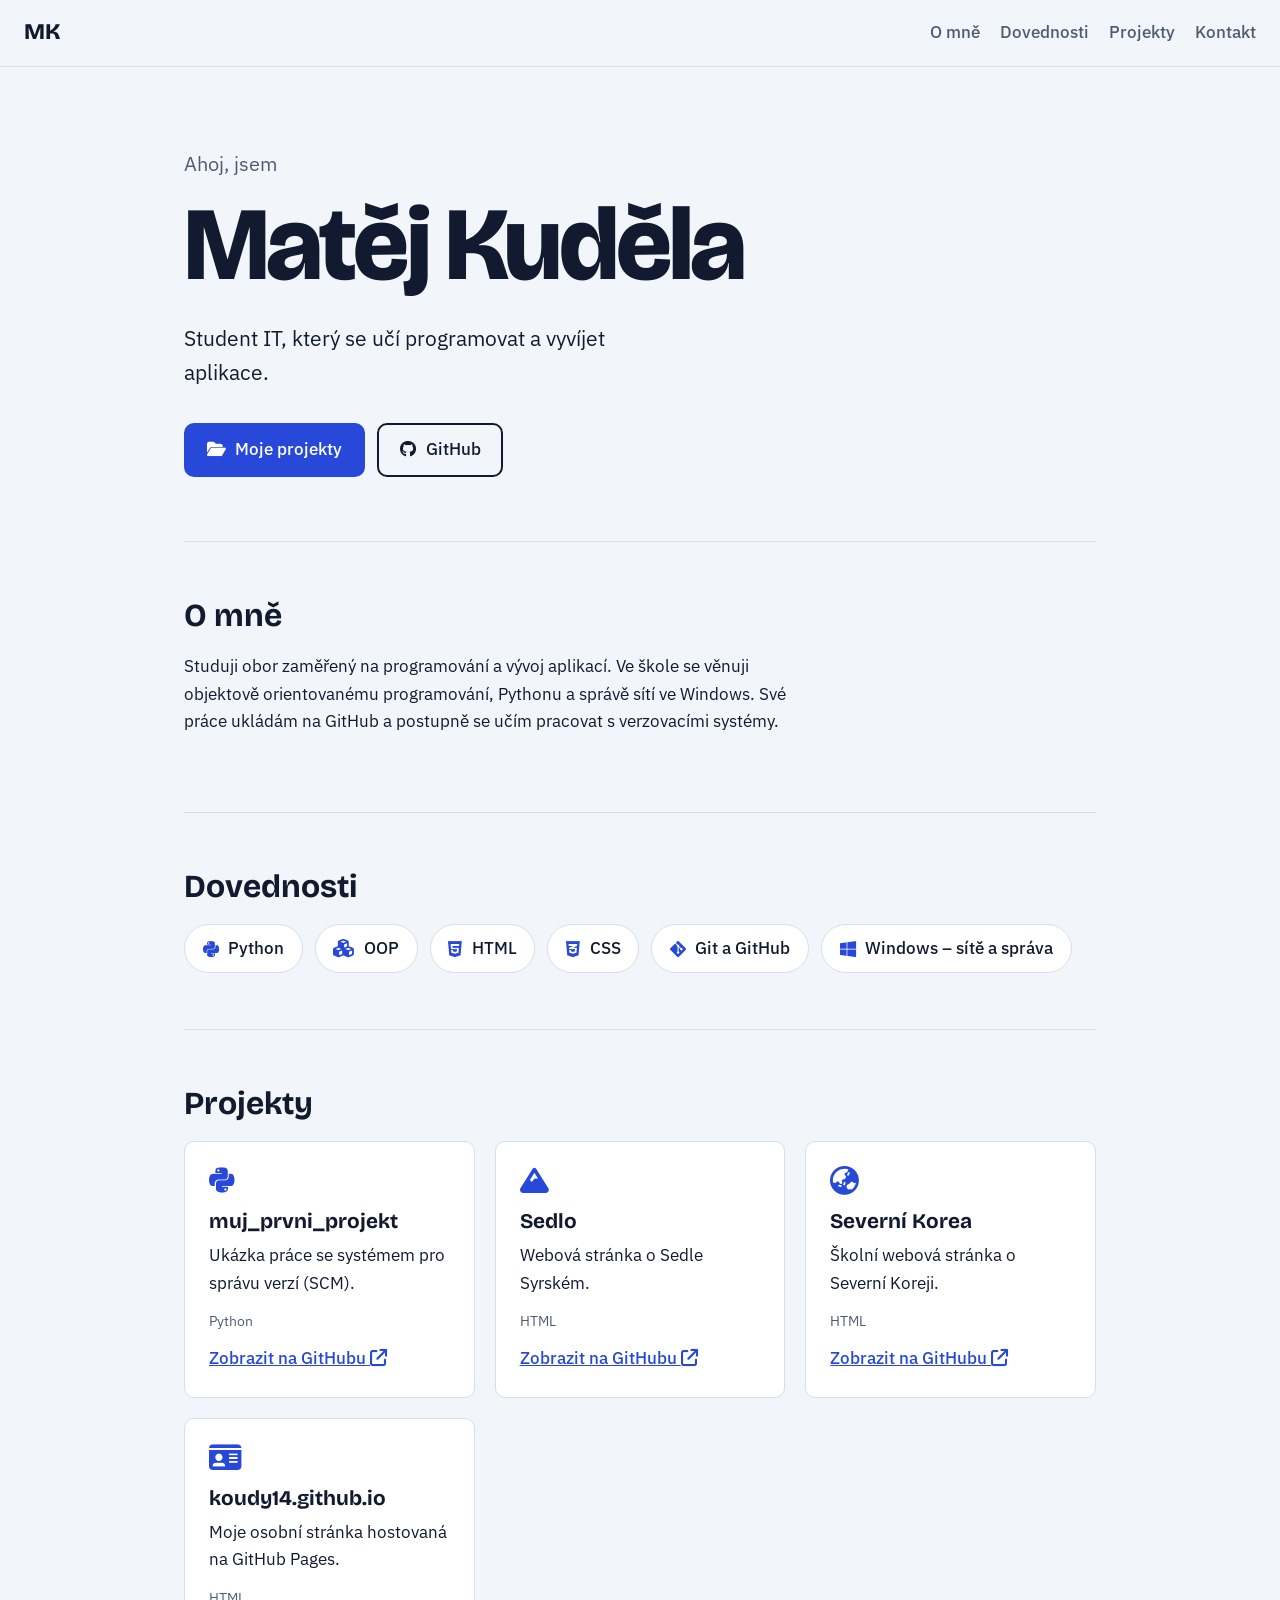
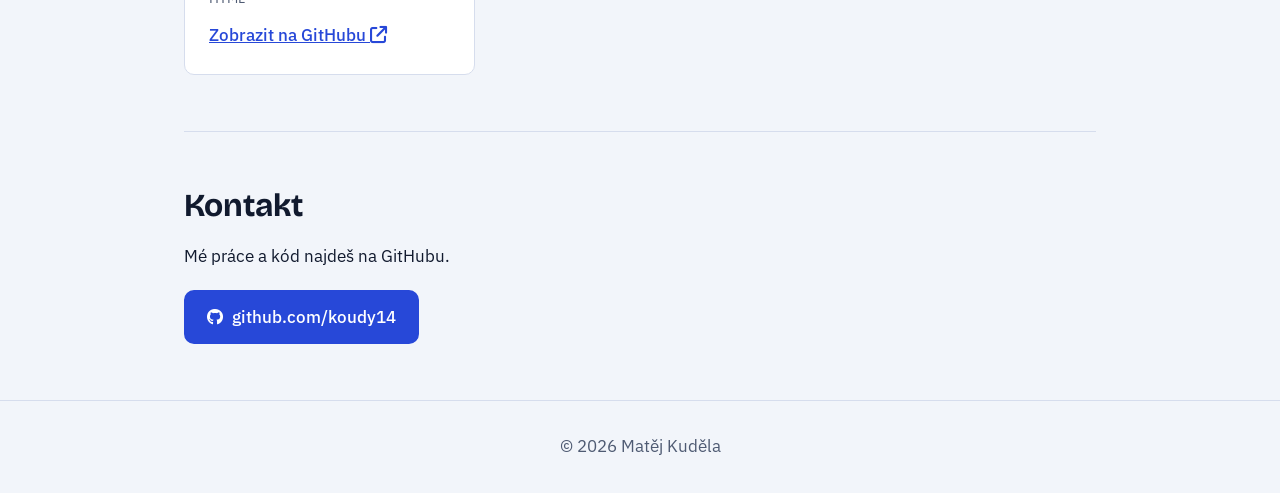
==== index.html @ b753246f "pro Martinka" ====
<!DOCTYPE html>
<html lang="cs">
<head>
  <meta charset="UTF-8">
  <meta name="viewport" content="width=device-width, initial-scale=1">
  <title>Matěj Kuděla – portfolio</title>
  <meta name="description" content="Portfolio studenta IT Matěje Kuděly – projekty v Pythonu, HTML a CSS.">

  <!-- Google Fonts -->
  <link rel="preconnect" href="https://fonts.googleapis.com">
  <link rel="preconnect" href="https://fonts.gstatic.com" crossorigin>
  <link href="https://fonts.googleapis.com/css2?family=Bricolage+Grotesque:wght@500;700;800&family=IBM+Plex+Sans:wght@400;500&display=swap" rel="stylesheet">

  <!-- Font Awesome -->
  <link rel="stylesheet" href="https://cdnjs.cloudflare.com/ajax/libs/font-awesome/6.5.2/css/all.min.css">

  <link rel="stylesheet" href="styles.css">
</head>
<body>

  <header class="site-header">
    <a class="logo" href="#top">MK</a>
    <nav aria-label="Hlavní navigace">
      <ul>
        <li><a href="#o-mne">O mně</a></li>
        <li><a href="#dovednosti">Dovednosti</a></li>
        <li><a href="#projekty">Projekty</a></li>
        <li><a href="#kontakt">Kontakt</a></li>
      </ul>
    </nav>
  </header>

  <main id="top">

    <section class="hero">
      <p class="hero-intro">Ahoj, jsem</p>
      <h1>Matěj Kuděla</h1>
      <p class="hero-sub">Student IT, který se učí programovat a vyvíjet aplikace.</p>
      <div class="hero-links">
        <a class="btn btn-primary" href="#projekty"><i class="fa-solid fa-folder-open" aria-hidden="true"></i> Moje projekty</a>
        <a class="btn" href="https://github.com/koudy14"><i class="fa-brands fa-github" aria-hidden="true"></i> GitHub</a>
      </div>
    </section>

    <section id="o-mne" class="section">
      <h2>O mně</h2>
      <p>
        Studuji obor zaměřený na programování a vývoj aplikací. Ve škole se věnuji
        objektově orientovanému programování, Pythonu a správě sítí ve Windows.
        Své práce ukládám na GitHub a postupně se učím pracovat s verzovacími systémy.
      </p>
    </section>

    <section id="dovednosti" class="section">
      <h2>Dovednosti</h2>
      <ul class="skills">
        <li><i class="fa-brands fa-python" aria-hidden="true"></i> Python</li>
        <li><i class="fa-solid fa-cubes" aria-hidden="true"></i> OOP</li>
        <li><i class="fa-brands fa-html5" aria-hidden="true"></i> HTML</li>
        <li><i class="fa-brands fa-css3-alt" aria-hidden="true"></i> CSS</li>
        <li><i class="fa-brands fa-git-alt" aria-hidden="true"></i> Git a GitHub</li>
        <li><i class="fa-brands fa-windows" aria-hidden="true"></i> Windows – sítě a správa</li>
      </ul>
    </section>

    <section id="projekty" class="section">
      <h2>Projekty</h2>
      <div class="projects">

        <article class="project">
          <i class="fa-brands fa-python project-icon" aria-hidden="true"></i>
          <h3>muj_prvni_projekt</h3>
          <p>Ukázka práce se systémem pro správu verzí (SCM).</p>
          <p class="tech">Python</p>
          <a href="https://github.com/koudy14/muj_prvni_projekt">Zobrazit na GitHubu <i class="fa-solid fa-arrow-up-right-from-square" aria-hidden="true"></i></a>
        </article>

        <article class="project">
          <i class="fa-solid fa-mountain project-icon" aria-hidden="true"></i>
          <h3>Sedlo</h3>
          <p>Webová stránka o Sedle Syrském.</p>
          <p class="tech">HTML</p>
          <a href="https://github.com/koudy14/Sedlo">Zobrazit na GitHubu <i class="fa-solid fa-arrow-up-right-from-square" aria-hidden="true"></i></a>
        </article>

        <article class="project">
          <i class="fa-solid fa-earth-asia project-icon" aria-hidden="true"></i>
          <h3>Severní Korea</h3>
          <p>Školní webová stránka o Severní Koreji.</p>
          <p class="tech">HTML</p>
          <a href="https://github.com/koudy14/Severni-Korea">Zobrazit na GitHubu <i class="fa-solid fa-arrow-up-right-from-square" aria-hidden="true"></i></a>
        </article>

        <article class="project">
          <i class="fa-solid fa-id-card project-icon" aria-hidden="true"></i>
          <h3>koudy14.github.io</h3>
          <p>Moje osobní stránka hostovaná na GitHub Pages.</p>
          <p class="tech">HTML</p>
          <a href="https://github.com/koudy14/koudy14.github.io">Zobrazit na GitHubu <i class="fa-solid fa-arrow-up-right-from-square" aria-hidden="true"></i></a>
        </article>

      </div>
    </section>

    <section id="kontakt" class="section">
      <h2>Kontakt</h2>
      <p>Mé práce a kód najdeš na GitHubu.</p>
      <a class="btn btn-primary" href="https://github.com/koudy14"><i class="fa-brands fa-github" aria-hidden="true"></i> github.com/koudy14</a>
    </section>

  </main>

  <footer class="site-footer">
    <p>&copy; 2026 Matěj Kuděla</p>
  </footer>

</body>
</html>
---- styles.css ----
:root {
  --bg: #f2f5fa;
  --surface: #ffffff;
  --ink: #111a2e;
  --muted: #4f5b73;
  --accent: #2748d8;
  --accent-dark: #1b34a6;
  --line: #d6dded;
  --radius: 10px;
}

*,
*::before,
*::after {
  box-sizing: border-box;
}

html {
  scroll-behavior: smooth;
  scroll-padding-top: 4.5rem;
}

@media (prefers-reduced-motion: reduce) {
  html {
    scroll-behavior: auto;
  }
}

body {
  margin: 0;
  background: var(--bg);
  color: var(--ink);
  font-family: "IBM Plex Sans", system-ui, sans-serif;
  font-size: 1.05rem;
  line-height: 1.65;
}

h1,
h2,
h3 {
  font-family: "Bricolage Grotesque", system-ui, sans-serif;
  line-height: 1.1;
  margin: 0;
}

a {
  color: var(--accent);
}

a:focus-visible {
  outline: 3px solid var(--accent);
  outline-offset: 3px;
  border-radius: 4px;
}

/* ---------- Header ---------- */
.site-header {
  position: sticky;
  top: 0;
  z-index: 10;
  display: flex;
  align-items: center;
  justify-content: space-between;
  gap: 1rem;
  padding: 0.9rem 1.5rem;
  background: var(--bg);
  border-bottom: 1px solid var(--line);
}

.logo {
  font-family: "Bricolage Grotesque", system-ui, sans-serif;
  font-weight: 800;
  font-size: 1.4rem;
  color: var(--ink);
  text-decoration: none;
}

.site-header ul {
  display: flex;
  flex-wrap: wrap;
  gap: 1.25rem;
  margin: 0;
  padding: 0;
  list-style: none;
}

.site-header nav a {
  color: var(--muted);
  font-weight: 500;
  text-decoration: none;
}

.site-header nav a:hover {
  color: var(--accent);
}

/* ---------- Layout ---------- */
main {
  max-width: 960px;
  margin: 0 auto;
  padding: 0 1.5rem;
}

.section {
  padding: 3.5rem 0;
  border-top: 1px solid var(--line);
}

.section h2 {
  font-size: 2rem;
  font-weight: 700;
  margin-bottom: 1.25rem;
}

.section p {
  max-width: 62ch;
  margin: 0 0 1.25rem;
}

/* ---------- Hero ---------- */
.hero {
  padding: 5rem 0 4rem;
}

.hero-intro {
  margin: 0 0 0.5rem;
  color: var(--muted);
  font-size: 1.25rem;
}

.hero h1 {
  font-size: clamp(3rem, 11vw, 6.5rem);
  font-weight: 800;
  letter-spacing: -0.03em;
}

.hero-sub {
  max-width: 34ch;
  margin: 1.25rem 0 2rem;
  font-size: 1.3rem;
}

.hero-links {
  display: flex;
  flex-wrap: wrap;
  gap: 0.75rem;
}

/* ---------- Buttons ---------- */
.btn {
  display: inline-flex;
  align-items: center;
  gap: 0.6rem;
  padding: 0.7rem 1.3rem;
  border: 2px solid var(--ink);
  border-radius: var(--radius);
  color: var(--ink);
  font-weight: 500;
  text-decoration: none;
  transition: background 0.2s, color 0.2s;
}

.btn:hover {
  background: var(--ink);
  color: #fff;
}

.btn-primary {
  background: var(--accent);
  border-color: var(--accent);
  color: #fff;
}

.btn-primary:hover {
  background: var(--accent-dark);
  border-color: var(--accent-dark);
}

/* ---------- Skills ---------- */
.skills {
  display: flex;
  flex-wrap: wrap;
  gap: 0.75rem;
  margin: 0;
  padding: 0;
  list-style: none;
}

.skills li {
  display: flex;
  align-items: center;
  gap: 0.6rem;
  padding: 0.6rem 1.1rem;
  background: var(--surface);
  border: 1px solid var(--line);
  border-radius: 999px;
  font-weight: 500;
}

.skills i {
  color: var(--accent);
  font-size: 1.15rem;
}

/* ---------- Projects ---------- */
.projects {
  display: grid;
  grid-template-columns: repeat(auto-fit, minmax(240px, 1fr));
  gap: 1.25rem;
}

.project {
  display: flex;
  flex-direction: column;
  padding: 1.5rem;
  background: var(--surface);
  border: 1px solid var(--line);
  border-radius: var(--radius);
}

.project-icon {
  margin-bottom: 1rem;
  color: var(--accent);
  font-size: 1.8rem;
}

.project h3 {
  margin-bottom: 0.5rem;
  font-size: 1.3rem;
  font-weight: 700;
}

.project p {
  margin: 0 0 0.75rem;
}

.project .tech {
  color: var(--muted);
  font-size: 0.9rem;
}

.project a {
  margin-top: auto;
  font-weight: 500;
}

/* ---------- Footer ---------- */
.site-footer {
  padding: 2rem 1.5rem;
  border-top: 1px solid var(--line);
  color: var(--muted);
  text-align: center;
}

.site-footer p {
  margin: 0;
}

/* ---------- Mobile ---------- */
@media (max-width: 600px) {
  .site-header {
    flex-direction: column;
    align-items: flex-start;
    gap: 0.4rem;
  }

  .hero {
    padding: 3rem 0 2.5rem;
  }

  .section {
    padding: 2.5rem 0;
  }
}
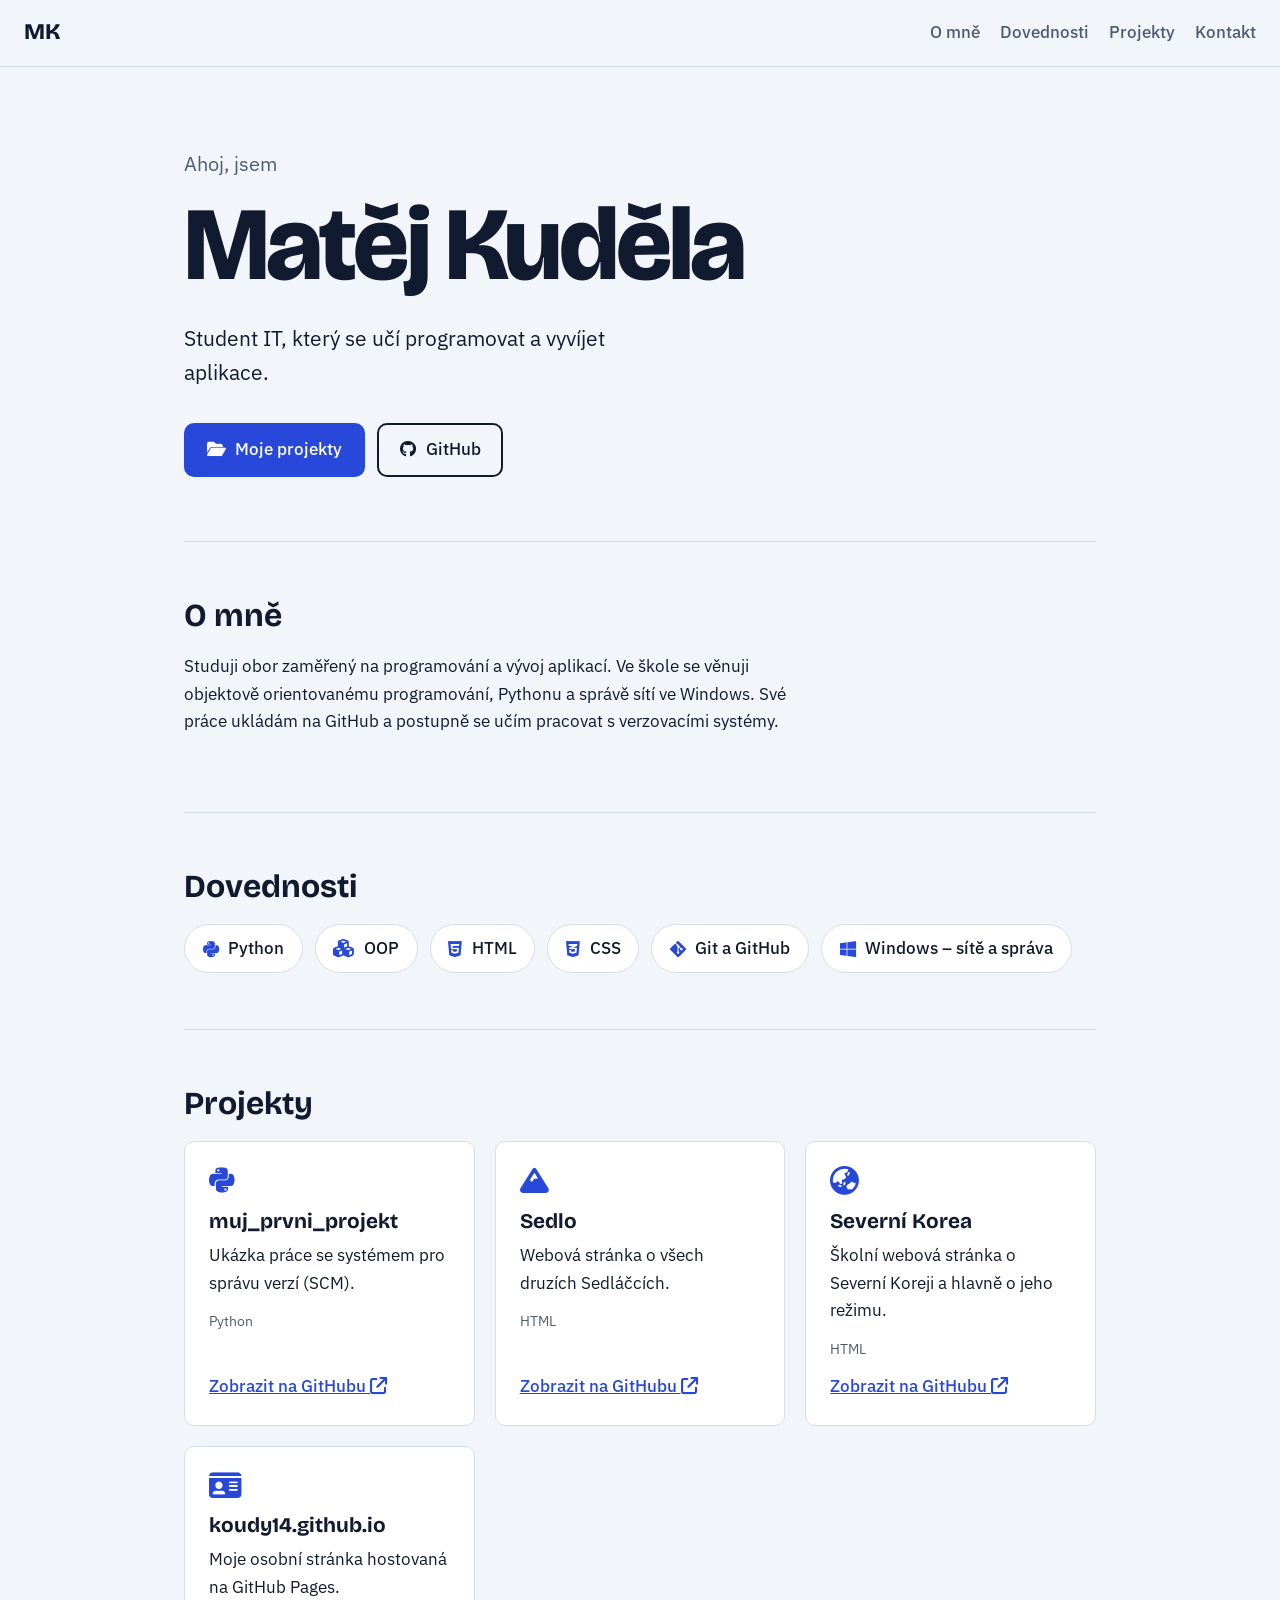
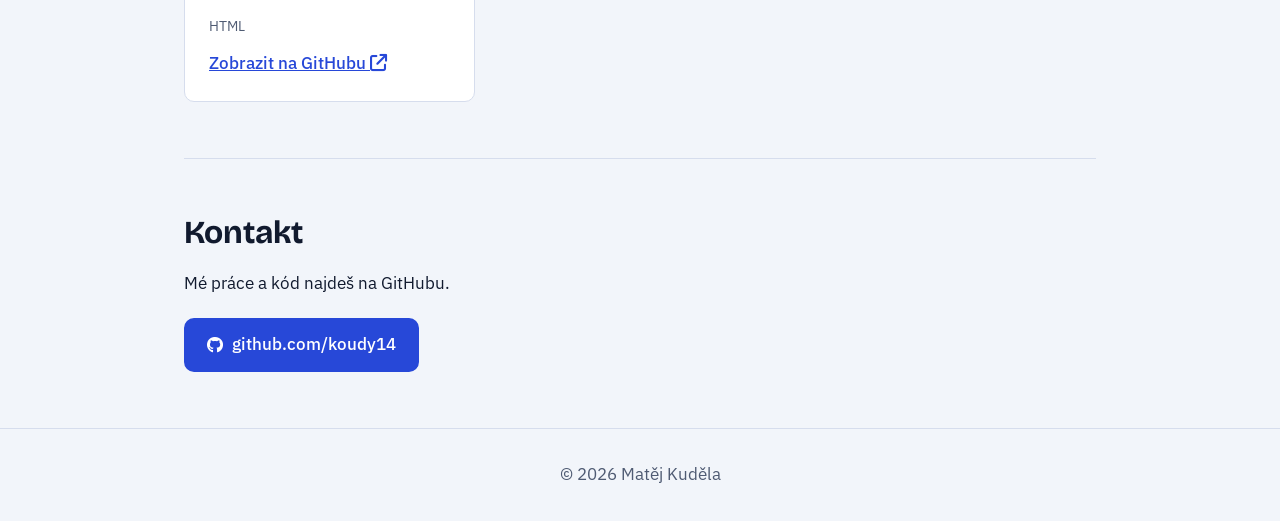
==== commit 9aabc1b2: "pro Martinka" ====
--- a/index.html
+++ b/index.html
@@ -78,17 +78,17 @@
         <article class="project">
           <i class="fa-solid fa-mountain project-icon" aria-hidden="true"></i>
           <h3>Sedlo</h3>
-          <p>Webová stránka o Sedle Syrském.</p>
+          <p>Webová stránka o všech druzích Sedláčcích.</p>
           <p class="tech">HTML</p>
-          <a href="https://github.com/koudy14/Sedlo">Zobrazit na GitHubu <i class="fa-solid fa-arrow-up-right-from-square" aria-hidden="true"></i></a>
+          <a href="https://koudy14.github.io/Sedlo.html">Zobrazit na GitHubu <i class="fa-solid fa-arrow-up-right-from-square" aria-hidden="true"></i></a>
         </article>
 
         <article class="project">
           <i class="fa-solid fa-earth-asia project-icon" aria-hidden="true"></i>
           <h3>Severní Korea</h3>
-          <p>Školní webová stránka o Severní Koreji.</p>
+          <p>Školní webová stránka o Severní Koreji a hlavně o jeho režimu.</p>
           <p class="tech">HTML</p>
-          <a href="https://github.com/koudy14/Severni-Korea">Zobrazit na GitHubu <i class="fa-solid fa-arrow-up-right-from-square" aria-hidden="true"></i></a>
+          <a href="https://koudy14.github.io/Severni-Korea/">Zobrazit na GitHubu <i class="fa-solid fa-arrow-up-right-from-square" aria-hidden="true"></i></a>
         </article>
 
         <article class="project">
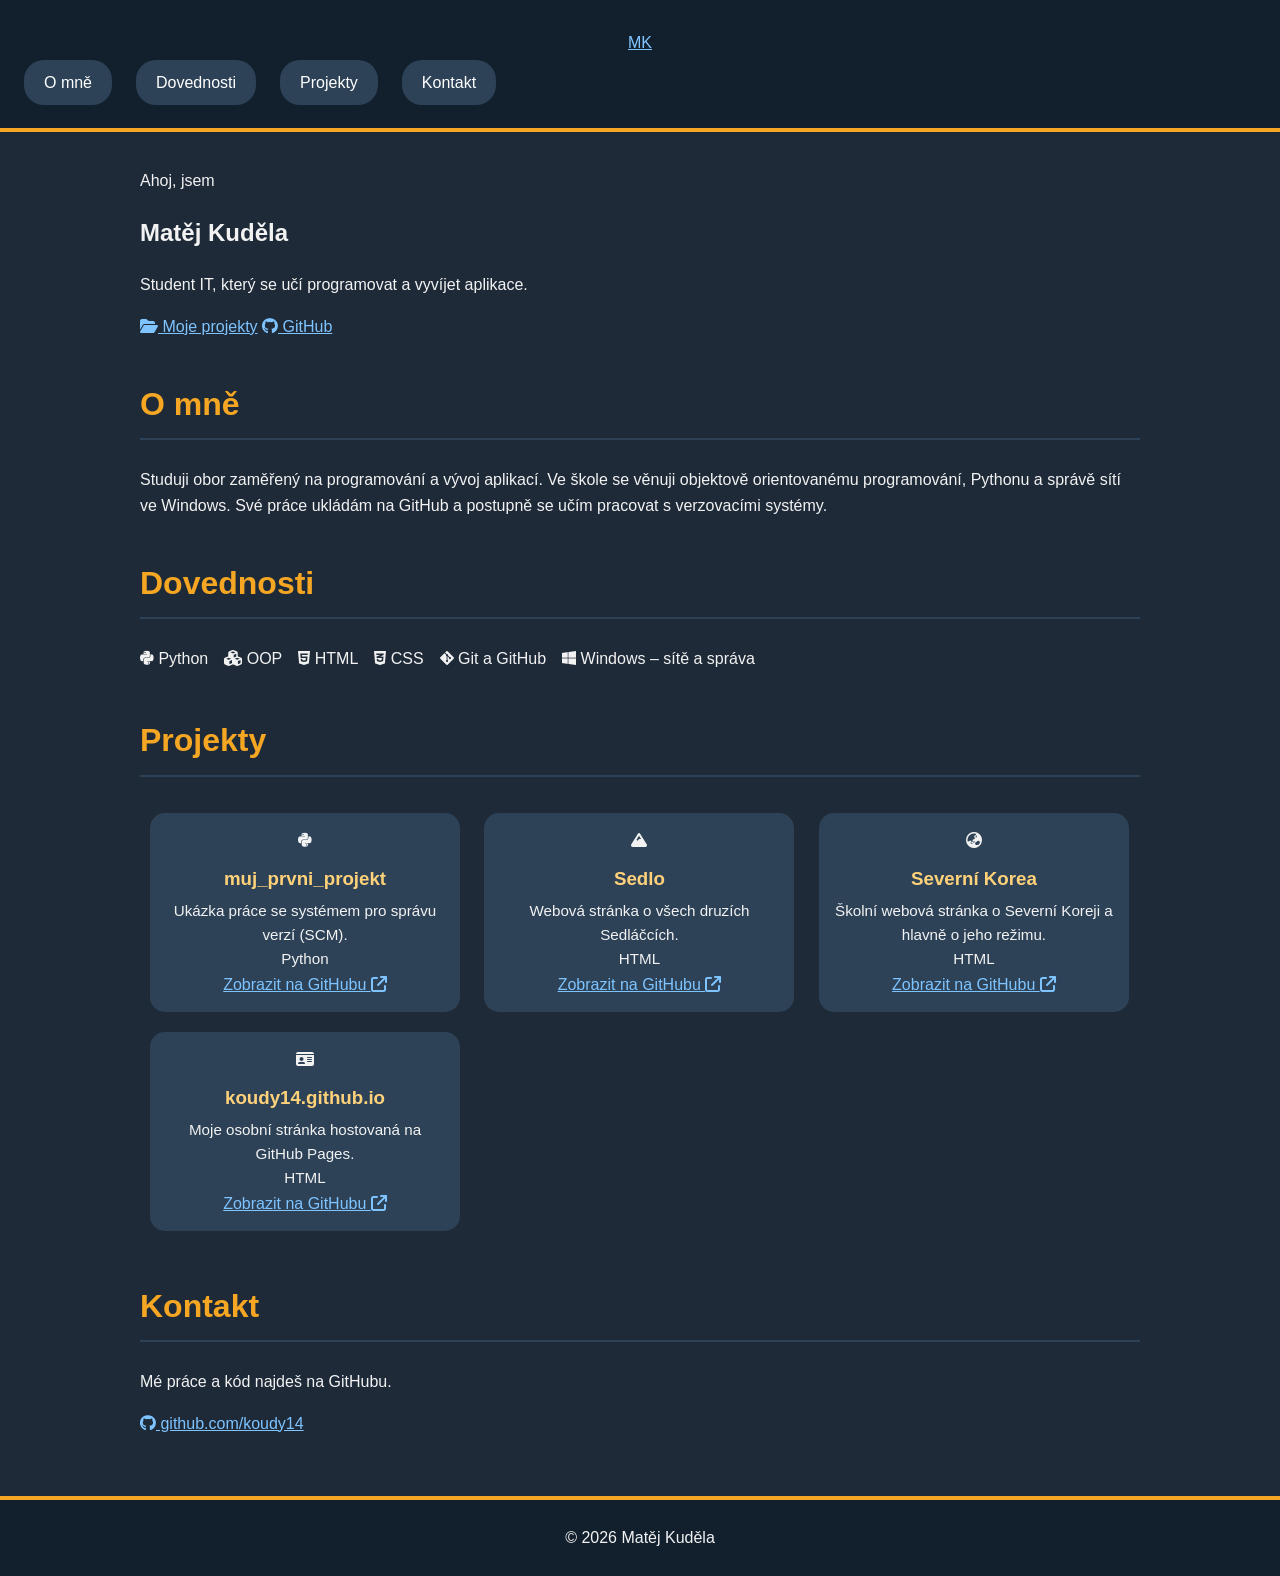
==== commit 2a942403: "pro Martinka" ====
--- a/index.html
+++ b/index.html
@@ -15,6 +15,19 @@
   <link rel="stylesheet" href="https://cdnjs.cloudflare.com/ajax/libs/font-awesome/6.5.2/css/all.min.css">
 
   <link rel="stylesheet" href="styles.css">
+
+  <!-- Seznamy vedle sebe a bez teček (lze přesunout do styles.css) -->
+  <style>
+    nav ul,
+    .skills {
+      list-style: none;
+      margin: 0;
+      padding: 0;
+      display: flex;
+      flex-wrap: wrap;
+      gap: 1rem;
+    }
+  </style>
 </head>
 <body>
 
--- a/styles.css
+++ b/styles.css
@@ -1,274 +1,161 @@
-:root {
-  --bg: #f2f5fa;
-  --surface: #ffffff;
-  --ink: #111a2e;
-  --muted: #4f5b73;
-  --accent: #2748d8;
-  --accent-dark: #1b34a6;
-  --line: #d6dded;
-  --radius: 10px;
+body {
+  background-color: #1e2a38;
+  color: #f2f2f2;
+  font-family: "Poppins", Arial, sans-serif;
+  margin: 0;
+  padding: 0;
+  line-height: 1.6;
 }
 
-*,
-*::before,
-*::after {
-  box-sizing: border-box;
+/* ===== záhlaví ===== */
+header {
+  background-color: #12202e;
+  text-align: center;
+  padding: 30px 20px 15px 20px;
+  border-bottom: 4px solid #f5a623;
 }
 
-html {
-  scroll-behavior: smooth;
-  scroll-padding-top: 4.5rem;
+header h1 {
+  margin: 0;
+  font-size: 3em;
+  color: #f5a623;
 }
 
-@media (prefers-reduced-motion: reduce) {
-  html {
-    scroll-behavior: auto;
+header p {
+  margin: 5px 0 20px 0;
+  color: #cfd8e3;
+}
+
+/* ===== menu ===== */
+nav a {
+  display: inline-block;
+  color: #ffffff;
+  background-color: #2d4257;
+  text-decoration: none;
+  padding: 10px 20px;
+  margin: 4px;
+  border-radius: 20px;
+}
+
+nav a:hover {
+  background-color: #f5a623;
+  color: #12202e;
+}
+
+/* ===== hlavní obsah ===== */
+main {
+  max-width: 1000px;
+  margin: 0 auto;
+  padding: 20px;
+}
+
+section {
+  margin-bottom: 40px;
+}
+
+h2 {
+  color: #f5a623;
+  font-size: 2em;
+  border-bottom: 2px solid #2d4257;
+  padding-bottom: 8px;
+}
+
+h3 {
+  color: #ffd27a;
+  margin: 10px 0 5px 0;
+}
+
+ul {
+  padding-left: 25px;
+}
+
+li {
+  margin-bottom: 4px;
+}
+
+a {
+  color: #7fc4ff;
+}
+
+a:hover {
+  color: #f5a623;
+}
+
+/* ===== karty druhů ===== */
+article {
+  display: inline-block;
+  vertical-align: top;
+  box-sizing: border-box;
+  width: 31%;
+  margin: 1%;
+  padding: 15px;
+  background-color: #2d4257;
+  border-radius: 15px;
+  text-align: center;
+}
+
+article:hover {
+  background-color: #38526b;
+}
+
+article img {
+  width: 100%;
+  height: 220px;
+  object-fit: cover;
+  border-radius: 12px;
+}
+
+article p {
+  margin: 0;
+  font-size: 0.95em;
+}
+
+/* ===== fotky ===== */
+#fotky {
+  text-align: center;
+}
+
+#fotky img {
+  max-width: 45%;
+  border-radius: 15px;
+  margin: 8px;
+}
+
+/* ===== zápatí ===== */
+footer {
+  background-color: #12202e;
+  text-align: center;
+  padding: 20px;
+  border-top: 4px solid #f5a623;
+}
+
+footer p {
+  margin: 5px 0;
+}
+
+/* ===== responzivita ===== */
+@media (max-width: 800px) {
+  article {
+    width: 48%;
   }
 }
 
-body {
-  margin: 0;
-  background: var(--bg);
-  color: var(--ink);
-  font-family: "IBM Plex Sans", system-ui, sans-serif;
-  font-size: 1.05rem;
-  line-height: 1.65;
-}
-
-h1,
-h2,
-h3 {
-  font-family: "Bricolage Grotesque", system-ui, sans-serif;
-  line-height: 1.1;
-  margin: 0;
-}
-
-a {
-  color: var(--accent);
-}
-
-a:focus-visible {
-  outline: 3px solid var(--accent);
-  outline-offset: 3px;
-  border-radius: 4px;
-}
-
-/* ---------- Header ---------- */
-.site-header {
-  position: sticky;
-  top: 0;
-  z-index: 10;
-  display: flex;
-  align-items: center;
-  justify-content: space-between;
-  gap: 1rem;
-  padding: 0.9rem 1.5rem;
-  background: var(--bg);
-  border-bottom: 1px solid var(--line);
-}
-
-.logo {
-  font-family: "Bricolage Grotesque", system-ui, sans-serif;
-  font-weight: 800;
-  font-size: 1.4rem;
-  color: var(--ink);
-  text-decoration: none;
-}
-
-.site-header ul {
-  display: flex;
-  flex-wrap: wrap;
-  gap: 1.25rem;
-  margin: 0;
-  padding: 0;
-  list-style: none;
-}
-
-.site-header nav a {
-  color: var(--muted);
-  font-weight: 500;
-  text-decoration: none;
-}
-
-.site-header nav a:hover {
-  color: var(--accent);
-}
-
-/* ---------- Layout ---------- */
-main {
-  max-width: 960px;
-  margin: 0 auto;
-  padding: 0 1.5rem;
-}
-
-.section {
-  padding: 3.5rem 0;
-  border-top: 1px solid var(--line);
-}
-
-.section h2 {
-  font-size: 2rem;
-  font-weight: 700;
-  margin-bottom: 1.25rem;
-}
-
-.section p {
-  max-width: 62ch;
-  margin: 0 0 1.25rem;
-}
-
-/* ---------- Hero ---------- */
-.hero {
-  padding: 5rem 0 4rem;
-}
-
-.hero-intro {
-  margin: 0 0 0.5rem;
-  color: var(--muted);
-  font-size: 1.25rem;
-}
-
-.hero h1 {
-  font-size: clamp(3rem, 11vw, 6.5rem);
-  font-weight: 800;
-  letter-spacing: -0.03em;
-}
-
-.hero-sub {
-  max-width: 34ch;
-  margin: 1.25rem 0 2rem;
-  font-size: 1.3rem;
-}
-
-.hero-links {
-  display: flex;
-  flex-wrap: wrap;
-  gap: 0.75rem;
-}
-
-/* ---------- Buttons ---------- */
-.btn {
-  display: inline-flex;
-  align-items: center;
-  gap: 0.6rem;
-  padding: 0.7rem 1.3rem;
-  border: 2px solid var(--ink);
-  border-radius: var(--radius);
-  color: var(--ink);
-  font-weight: 500;
-  text-decoration: none;
-  transition: background 0.2s, color 0.2s;
-}
-
-.btn:hover {
-  background: var(--ink);
-  color: #fff;
-}
-
-.btn-primary {
-  background: var(--accent);
-  border-color: var(--accent);
-  color: #fff;
-}
-
-.btn-primary:hover {
-  background: var(--accent-dark);
-  border-color: var(--accent-dark);
-}
-
-/* ---------- Skills ---------- */
-.skills {
-  display: flex;
-  flex-wrap: wrap;
-  gap: 0.75rem;
-  margin: 0;
-  padding: 0;
-  list-style: none;
-}
-
-.skills li {
-  display: flex;
-  align-items: center;
-  gap: 0.6rem;
-  padding: 0.6rem 1.1rem;
-  background: var(--surface);
-  border: 1px solid var(--line);
-  border-radius: 999px;
-  font-weight: 500;
-}
-
-.skills i {
-  color: var(--accent);
-  font-size: 1.15rem;
-}
-
-/* ---------- Projects ---------- */
-.projects {
-  display: grid;
-  grid-template-columns: repeat(auto-fit, minmax(240px, 1fr));
-  gap: 1.25rem;
-}
-
-.project {
-  display: flex;
-  flex-direction: column;
-  padding: 1.5rem;
-  background: var(--surface);
-  border: 1px solid var(--line);
-  border-radius: var(--radius);
-}
-
-.project-icon {
-  margin-bottom: 1rem;
-  color: var(--accent);
-  font-size: 1.8rem;
-}
-
-.project h3 {
-  margin-bottom: 0.5rem;
-  font-size: 1.3rem;
-  font-weight: 700;
-}
-
-.project p {
-  margin: 0 0 0.75rem;
-}
-
-.project .tech {
-  color: var(--muted);
-  font-size: 0.9rem;
-}
-
-.project a {
-  margin-top: auto;
-  font-weight: 500;
-}
-
-/* ---------- Footer ---------- */
-.site-footer {
-  padding: 2rem 1.5rem;
-  border-top: 1px solid var(--line);
-  color: var(--muted);
-  text-align: center;
-}
-
-.site-footer p {
-  margin: 0;
-}
-
-/* ---------- Mobile ---------- */
-@media (max-width: 600px) {
-  .site-header {
-    flex-direction: column;
-    align-items: flex-start;
-    gap: 0.4rem;
+@media (max-width: 500px) {
+  header h1 {
+    font-size: 2.2em;
   }
 
-  .hero {
-    padding: 3rem 0 2.5rem;
+  nav a {
+    display: block;
+    margin: 6px 20px;
   }
 
-  .section {
-    padding: 2.5rem 0;
+  article {
+    width: 100%;
+    margin: 10px 0;
+  }
+
+  #fotky img {
+    max-width: 100%;
   }
 }
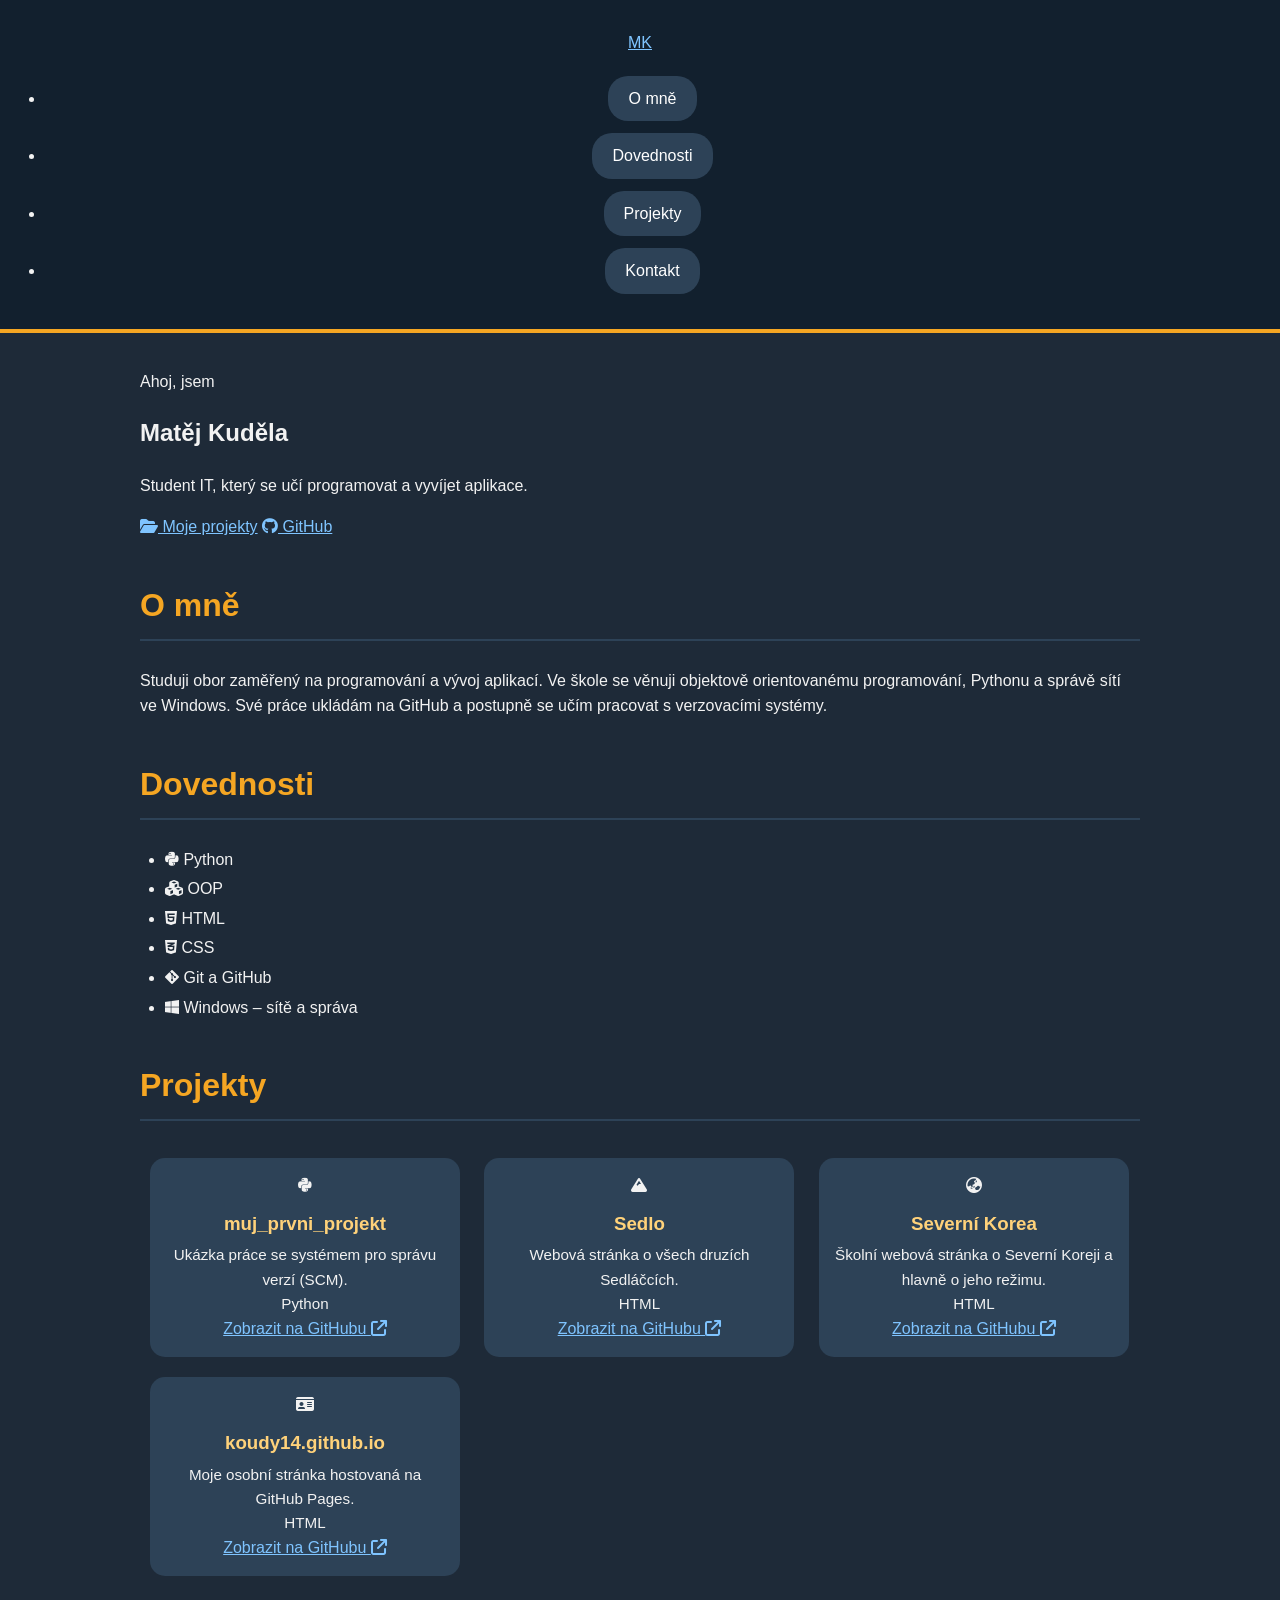
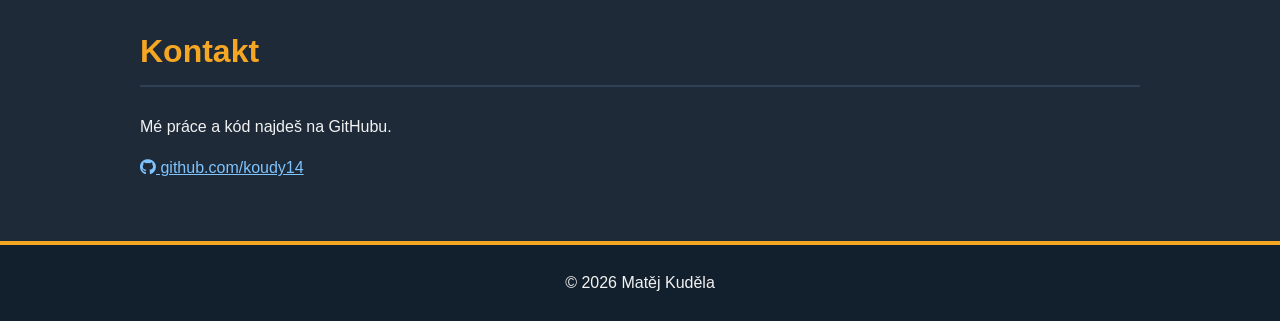
==== commit f81f1a6f: "pro Martinka" ====
--- a/index.html
+++ b/index.html
@@ -15,19 +15,6 @@
   <link rel="stylesheet" href="https://cdnjs.cloudflare.com/ajax/libs/font-awesome/6.5.2/css/all.min.css">
 
   <link rel="stylesheet" href="styles.css">
-
-  <!-- Seznamy vedle sebe a bez teček (lze přesunout do styles.css) -->
-  <style>
-    nav ul,
-    .skills {
-      list-style: none;
-      margin: 0;
-      padding: 0;
-      display: flex;
-      flex-wrap: wrap;
-      gap: 1rem;
-    }
-  </style>
 </head>
 <body>
 
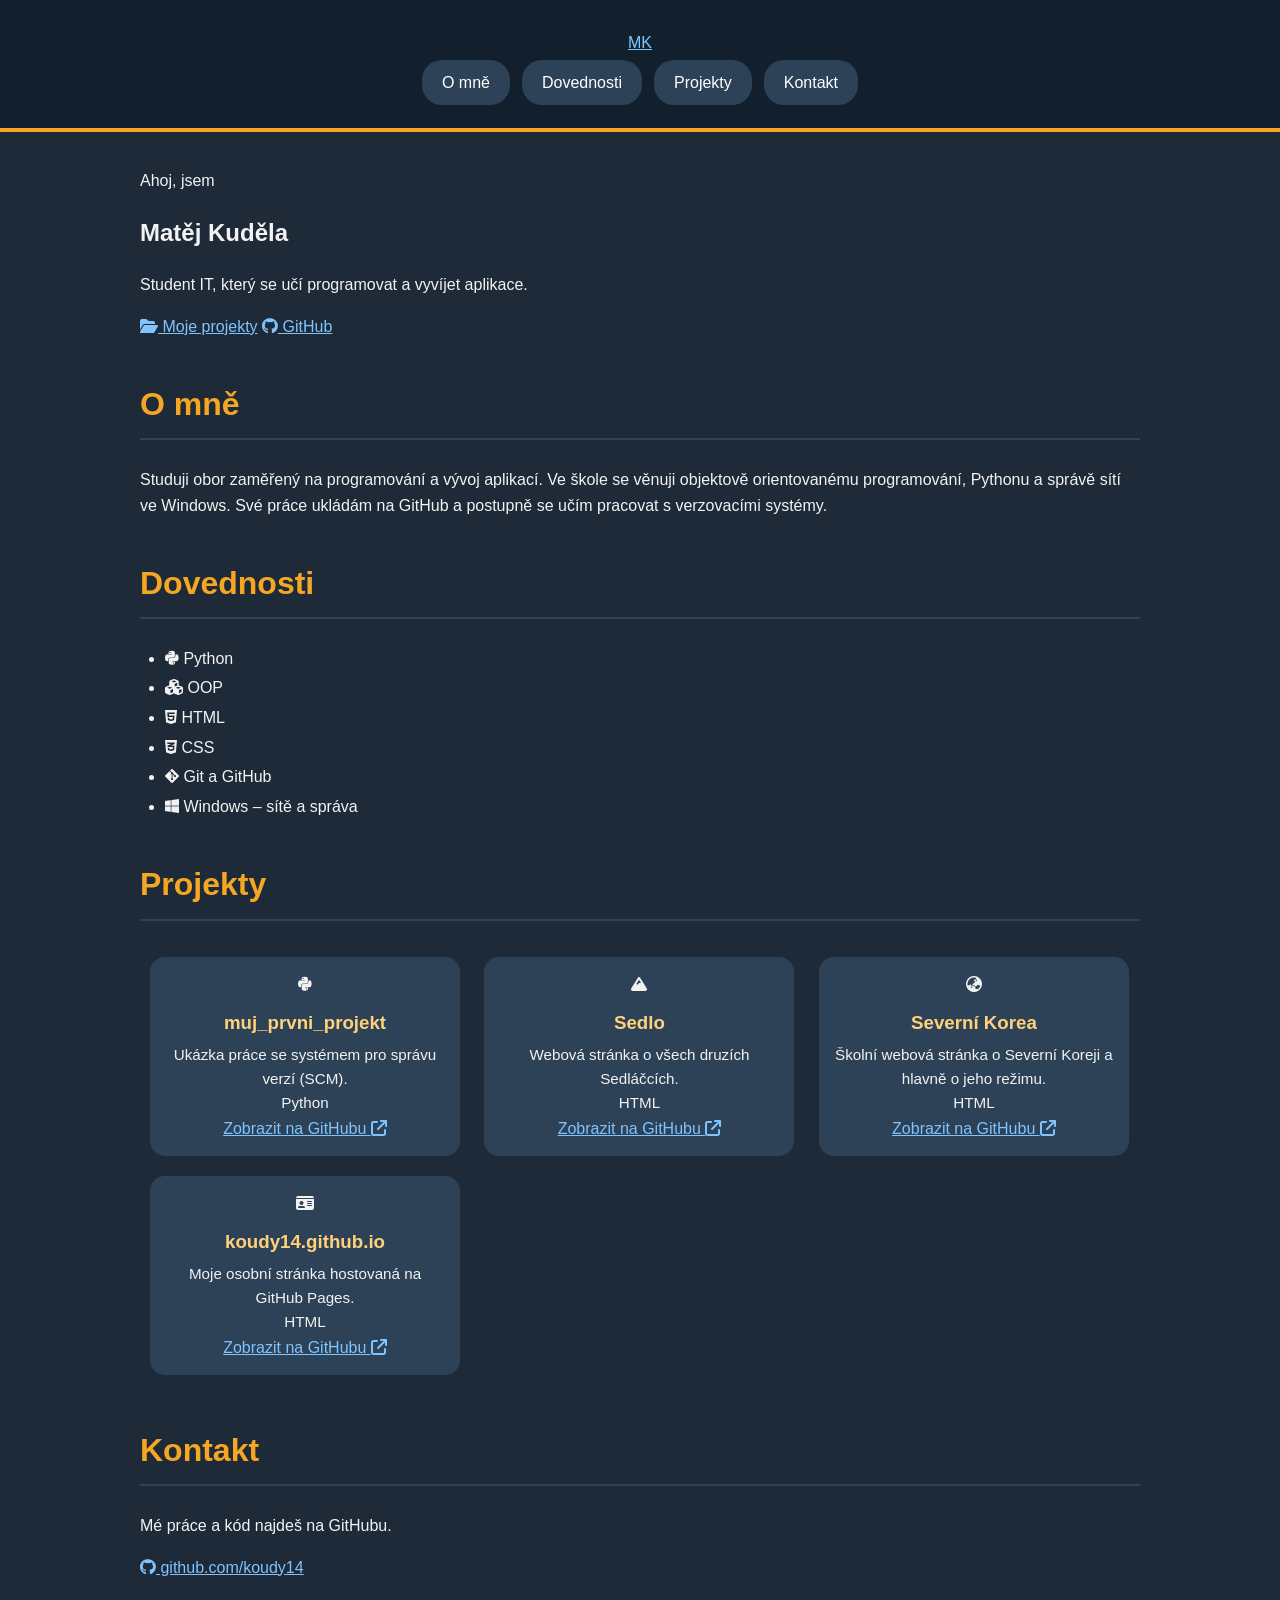
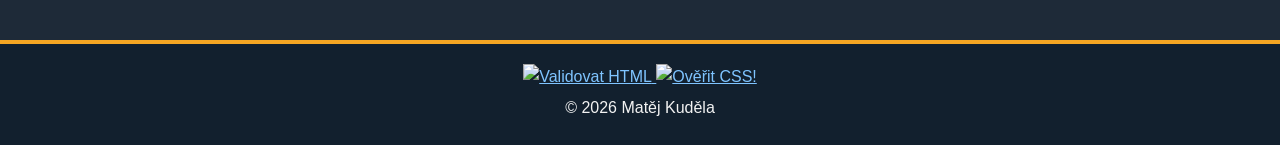
==== commit cc2d2957: "doplneni citaci a validaci" ====
--- a/index.html
+++ b/index.html
@@ -111,6 +111,20 @@
   </main>
 
   <footer class="site-footer">
+    <!-- HTML validátor -->
+    <a href="https://validator.w3.org/nu/?doc=https%3A%2F%2Fkoudy14.github.io%2Findex.html"
+       target="_blank" rel="noopener noreferrer">
+      <img src="https://www.w3.org/Icons/valid-html401"
+           alt="Validovat HTML"
+           width="88" height="31">
+    </a>
+
+    <!-- CSS validátor -->
+    <a href="https://jigsaw.w3.org/css-validator/validator?uri=https%3A%2F%2Fkoudy14.github.io%2Findex.html&profile=css3svg&usermedium=all&warning=1&vextwarning=&lang=cs">
+      <img style="border:0;width:88px;height:31px"
+           src="https://jigsaw.w3.org/css-validator/images/vcss"
+           alt="Ověřit CSS!">
+    </a>
     <p>&copy; 2026 Matěj Kuděla</p>
   </footer>
 
--- a/styles.css
+++ b/styles.css
@@ -27,6 +27,16 @@
 }
 
 /* ===== menu ===== */
+nav ul {
+  display: flex;
+  flex-wrap: wrap;
+  justify-content: center;
+  gap: 4px;
+  margin: 0;
+  padding: 0;
+  list-style: none;
+}
+
 nav a {
   display: inline-block;
   color: #ffffff;
@@ -116,7 +126,9 @@
 }
 
 #fotky img {
-  max-width: 45%;
+  width: min(calc(100% - 16px), 420px);
+  height: 280px;
+  object-fit: cover;
   border-radius: 15px;
   margin: 8px;
 }
@@ -145,17 +157,8 @@
     font-size: 2.2em;
   }
 
-  nav a {
-    display: block;
-    margin: 6px 20px;
-  }
-
   article {
     width: 100%;
     margin: 10px 0;
   }
-
-  #fotky img {
-    max-width: 100%;
-  }
-}+}
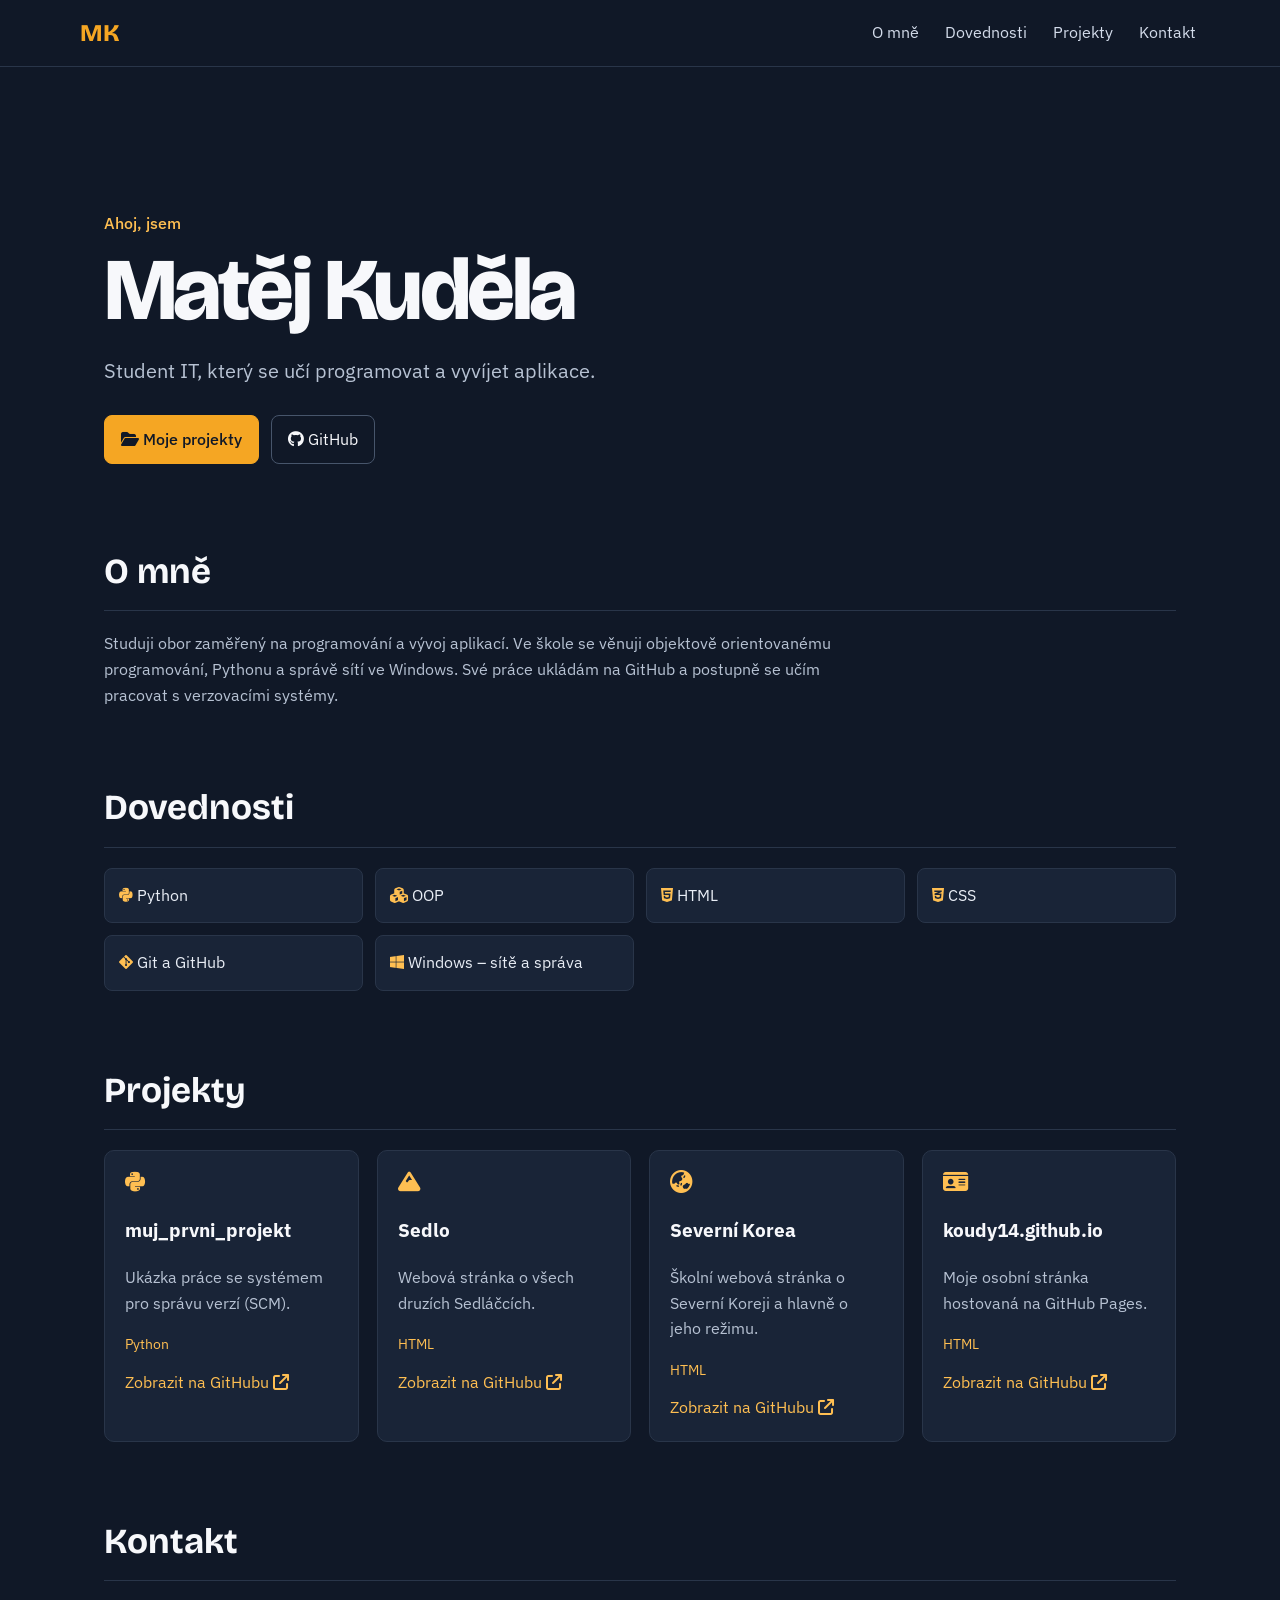
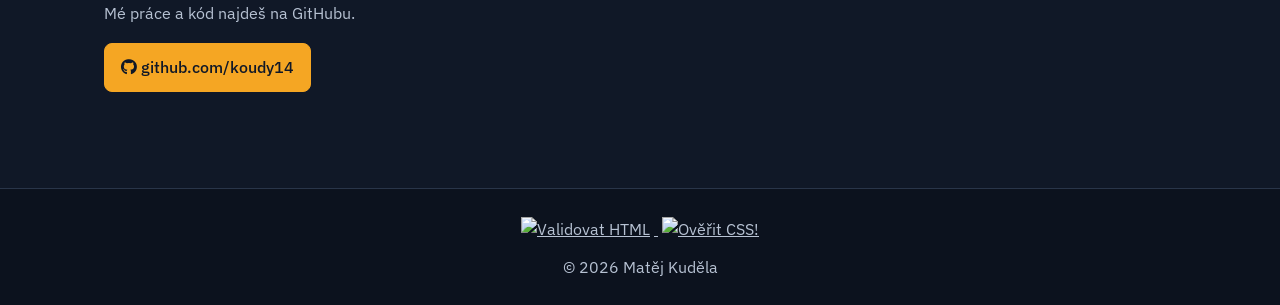
==== commit 4731ba85: "rezponzivita a texty k sedlackum" ====
--- a/index.html
+++ b/index.html
@@ -16,7 +16,7 @@
 
   <link rel="stylesheet" href="styles.css">
 </head>
-<body>
+<body class="portfolio-page">
 
   <header class="site-header">
     <a class="logo" href="#top">MK</a>
--- a/styles.css
+++ b/styles.css
@@ -1,164 +1,412 @@
-body {
+.sedlo-page,
+.portfolio-page {
+  box-sizing: border-box;
+  margin: 0;
+  min-width: 320px;
+}
+
+.sedlo-page *,
+.sedlo-page *::before,
+.sedlo-page *::after,
+.portfolio-page *,
+.portfolio-page *::before,
+.portfolio-page *::after {
+  box-sizing: inherit;
+}
+
+.sedlo-page {
   background-color: #1e2a38;
   color: #f2f2f2;
   font-family: "Poppins", Arial, sans-serif;
-  margin: 0;
-  padding: 0;
   line-height: 1.6;
 }
 
-/* ===== záhlaví ===== */
-header {
+.sedlo-page header {
   background-color: #12202e;
+  border-bottom: 4px solid #f5a623;
+  padding: 30px 20px 15px;
   text-align: center;
-  padding: 30px 20px 15px 20px;
-  border-bottom: 4px solid #f5a623;
-}
-
-header h1 {
-  margin: 0;
-  font-size: 3em;
+}
+
+.sedlo-page header h1 {
   color: #f5a623;
-}
-
-header p {
-  margin: 5px 0 20px 0;
+  font-size: clamp(2.2rem, 6vw, 3rem);
+  margin: 0;
+}
+
+.sedlo-page header p {
   color: #cfd8e3;
-}
-
-/* ===== menu ===== */
-nav ul {
+  margin: 5px 0 20px;
+}
+
+.sedlo-page nav {
   display: flex;
   flex-wrap: wrap;
+  gap: 8px;
   justify-content: center;
-  gap: 4px;
-  margin: 0;
-  padding: 0;
-  list-style: none;
-}
-
-nav a {
+}
+
+.sedlo-page nav a {
+  background-color: #2d4257;
+  border-radius: 20px;
+  color: #fff;
   display: inline-block;
-  color: #ffffff;
-  background-color: #2d4257;
+  padding: 8px 18px;
   text-decoration: none;
-  padding: 10px 20px;
-  margin: 4px;
-  border-radius: 20px;
-}
-
-nav a:hover {
+}
+
+.sedlo-page nav a:hover {
   background-color: #f5a623;
   color: #12202e;
 }
 
-/* ===== hlavní obsah ===== */
-main {
-  max-width: 1000px;
+.sedlo-page main {
   margin: 0 auto;
+  max-width: 1040px;
   padding: 20px;
 }
 
-section {
+.sedlo-page section {
   margin-bottom: 40px;
 }
 
-h2 {
+.sedlo-page #druhy {
+  display: grid;
+  gap: 20px;
+  grid-template-columns: repeat(auto-fit, minmax(min(100%, 260px), 1fr));
+}
+
+.sedlo-page h2 {
+  border-bottom: 2px solid #2d4257;
   color: #f5a623;
-  font-size: 2em;
-  border-bottom: 2px solid #2d4257;
+  font-size: clamp(1.6rem, 4vw, 2rem);
   padding-bottom: 8px;
 }
 
-h3 {
+.sedlo-page h3 {
   color: #ffd27a;
-  margin: 10px 0 5px 0;
-}
-
-ul {
+  margin: 10px 0 5px;
+}
+
+.sedlo-page ul {
   padding-left: 25px;
 }
 
-li {
+.sedlo-page li {
   margin-bottom: 4px;
 }
 
-a {
+.sedlo-page a {
   color: #7fc4ff;
 }
 
-a:hover {
+.sedlo-page a:hover {
   color: #f5a623;
 }
 
-/* ===== karty druhů ===== */
-article {
-  display: inline-block;
-  vertical-align: top;
-  box-sizing: border-box;
-  width: 31%;
-  margin: 1%;
-  padding: 15px;
+.sedlo-page article {
   background-color: #2d4257;
   border-radius: 15px;
+  min-width: 0;
+  padding: 15px;
   text-align: center;
 }
 
-article:hover {
+.sedlo-page article:hover {
   background-color: #38526b;
 }
 
-article img {
-  width: 100%;
+.sedlo-page article img {
+  border-radius: 12px;
   height: 220px;
   object-fit: cover;
-  border-radius: 12px;
-}
-
-article p {
-  margin: 0;
+  width: 100%;
+}
+
+.sedlo-page article p {
   font-size: 0.95em;
-}
-
-/* ===== fotky ===== */
-#fotky {
+  margin: 0;
+}
+
+.sedlo-page #fotky {
   text-align: center;
 }
 
-#fotky img {
-  width: min(calc(100% - 16px), 420px);
+.sedlo-page #fotky img {
+  border-radius: 15px;
   height: 280px;
+  margin: 8px;
+  max-width: calc(100% - 16px);
   object-fit: cover;
-  border-radius: 15px;
-  margin: 8px;
-}
-
-/* ===== zápatí ===== */
-footer {
+  width: 420px;
+}
+
+.sedlo-page footer {
   background-color: #12202e;
+  border-top: 4px solid #f5a623;
+  padding: 20px;
   text-align: center;
+}
+
+.sedlo-page footer p {
+  margin: 5px 0;
+}
+
+.portfolio-page {
+  background: #101827;
+  color: #e8edf5;
+  font-family: "IBM Plex Sans", Arial, sans-serif;
+  line-height: 1.6;
+}
+
+.portfolio-page a {
+  color: inherit;
+}
+
+.portfolio-page .site-header {
+  align-items: center;
+  background: #101827;
+  border-bottom: 1px solid #293549;
+  display: flex;
+  justify-content: space-between;
+  padding: 12px max(24px, calc((100% - 1120px) / 2));
+  position: sticky;
+  top: 0;
+  z-index: 1;
+}
+
+.portfolio-page .logo {
+  color: #f5a623;
+  font-family: "Bricolage Grotesque", sans-serif;
+  font-size: 1.5rem;
+  font-weight: 800;
+  text-decoration: none;
+}
+
+.portfolio-page nav ul {
+  display: flex;
+  flex-wrap: wrap;
+  gap: 6px 18px;
+  list-style: none;
+  margin: 0;
+  padding: 0;
+}
+
+.portfolio-page nav a {
+  color: #d3dbea;
+  display: inline-block;
+  padding: 8px 4px;
+  text-decoration: none;
+}
+
+.portfolio-page nav a:hover,
+.portfolio-page .projects a:hover {
+  color: #ffbf52;
+}
+
+.portfolio-page main {
+  margin: 0 auto;
+  max-width: 1120px;
+  padding: 24px;
+}
+
+.portfolio-page .hero {
+  padding: clamp(56px, 12vw, 120px) 0 80px;
+}
+
+.portfolio-page .hero-intro {
+  color: #ffbf52;
+  font-weight: 500;
+  margin: 0 0 8px;
+}
+
+.portfolio-page .hero h1 {
+  color: #f7f8fb;
+  font-family: "Bricolage Grotesque", sans-serif;
+  font-size: clamp(2.8rem, 9vw, 5.5rem);
+  font-weight: 800;
+  letter-spacing: -0.04em;
+  line-height: 1.05;
+  margin: 0;
+}
+
+.portfolio-page .hero-sub {
+  color: #b7c2d3;
+  font-size: clamp(1rem, 2.5vw, 1.25rem);
+  margin: 18px 0 28px;
+  max-width: 600px;
+}
+
+.portfolio-page .hero-links {
+  display: flex;
+  flex-wrap: wrap;
+  gap: 12px;
+}
+
+.portfolio-page .btn {
+  border: 1px solid #47556b;
+  border-radius: 8px;
+  color: #f7f8fb;
+  display: inline-block;
+  padding: 11px 16px;
+  text-decoration: none;
+}
+
+.portfolio-page .btn:hover {
+  border-color: #ffbf52;
+  color: #ffbf52;
+}
+
+.portfolio-page .btn-primary {
+  background: #f5a623;
+  border-color: #f5a623;
+  color: #101827;
+  font-weight: 500;
+}
+
+.portfolio-page .btn-primary:hover {
+  background: #ffbf52;
+  color: #101827;
+}
+
+.portfolio-page .section {
+  margin-bottom: 72px;
+  scroll-margin-top: 88px;
+}
+
+.portfolio-page .section h2 {
+  border-bottom: 1px solid #293549;
+  color: #f7f8fb;
+  font-family: "Bricolage Grotesque", sans-serif;
+  font-size: clamp(1.7rem, 4vw, 2.2rem);
+  margin: 0 0 20px;
+  padding-bottom: 10px;
+}
+
+.portfolio-page .section > p {
+  color: #b7c2d3;
+  max-width: 760px;
+}
+
+.portfolio-page .skills {
+  display: grid;
+  gap: 12px;
+  grid-template-columns: repeat(auto-fit, minmax(min(100%, 210px), 1fr));
+  list-style: none;
+  margin: 0;
+  padding: 0;
+}
+
+.portfolio-page .skills li {
+  background: #192437;
+  border: 1px solid #293549;
+  border-radius: 8px;
+  margin: 0;
+  padding: 14px;
+}
+
+.portfolio-page .skills i,
+.portfolio-page .project-icon {
+  color: #ffbf52;
+}
+
+.portfolio-page .projects {
+  display: grid;
+  gap: 18px;
+  grid-template-columns: repeat(auto-fit, minmax(min(100%, 235px), 1fr));
+}
+
+.portfolio-page .project {
+  background: #192437;
+  border: 1px solid #293549;
+  border-radius: 10px;
+  margin: 0;
+  min-width: 0;
   padding: 20px;
-  border-top: 4px solid #f5a623;
-}
-
-footer p {
-  margin: 5px 0;
-}
-
-/* ===== responzivita ===== */
-@media (max-width: 800px) {
-  article {
-    width: 48%;
-  }
-}
-
-@media (max-width: 500px) {
-  header h1 {
-    font-size: 2.2em;
-  }
-
-  article {
-    width: 100%;
-    margin: 10px 0;
-  }
-}
+  text-align: left;
+}
+
+.portfolio-page .project:hover {
+  background: #202e44;
+}
+
+.portfolio-page .project-icon {
+  font-size: 1.4rem;
+}
+
+.portfolio-page .project h3 {
+  color: #f7f8fb;
+  overflow-wrap: anywhere;
+}
+
+.portfolio-page .project p {
+  color: #b7c2d3;
+}
+
+.portfolio-page .project .tech {
+  color: #ffbf52;
+  font-size: 0.9rem;
+}
+
+.portfolio-page .project a {
+  color: #ffbf52;
+  text-decoration: none;
+}
+
+.portfolio-page .site-footer {
+  background: #0c121e;
+  border-top: 1px solid #293549;
+  color: #b7c2d3;
+  padding: 24px;
+  text-align: center;
+}
+
+.portfolio-page .site-footer img {
+  height: 31px;
+  margin: 4px;
+  max-width: 100%;
+  width: 88px;
+}
+
+.portfolio-page .site-footer p {
+  margin: 8px 0 0;
+}
+
+@media (max-width: 600px) {
+  .sedlo-page main {
+    padding: 16px;
+  }
+
+  .sedlo-page header {
+    padding: 24px 16px 14px;
+  }
+
+  .portfolio-page .site-header {
+    align-items: flex-start;
+    flex-direction: column;
+    gap: 4px;
+    padding: 8px 16px;
+  }
+
+  .portfolio-page nav ul {
+    gap: 2px 12px;
+  }
+
+  .portfolio-page nav a {
+    font-size: 0.92rem;
+    padding: 6px 0;
+  }
+
+  .portfolio-page main {
+    padding: 16px;
+  }
+
+  .portfolio-page .hero {
+    padding: 64px 0;
+  }
+
+  .portfolio-page .section {
+    margin-bottom: 56px;
+    scroll-margin-top: 100px;
+  }
+}
